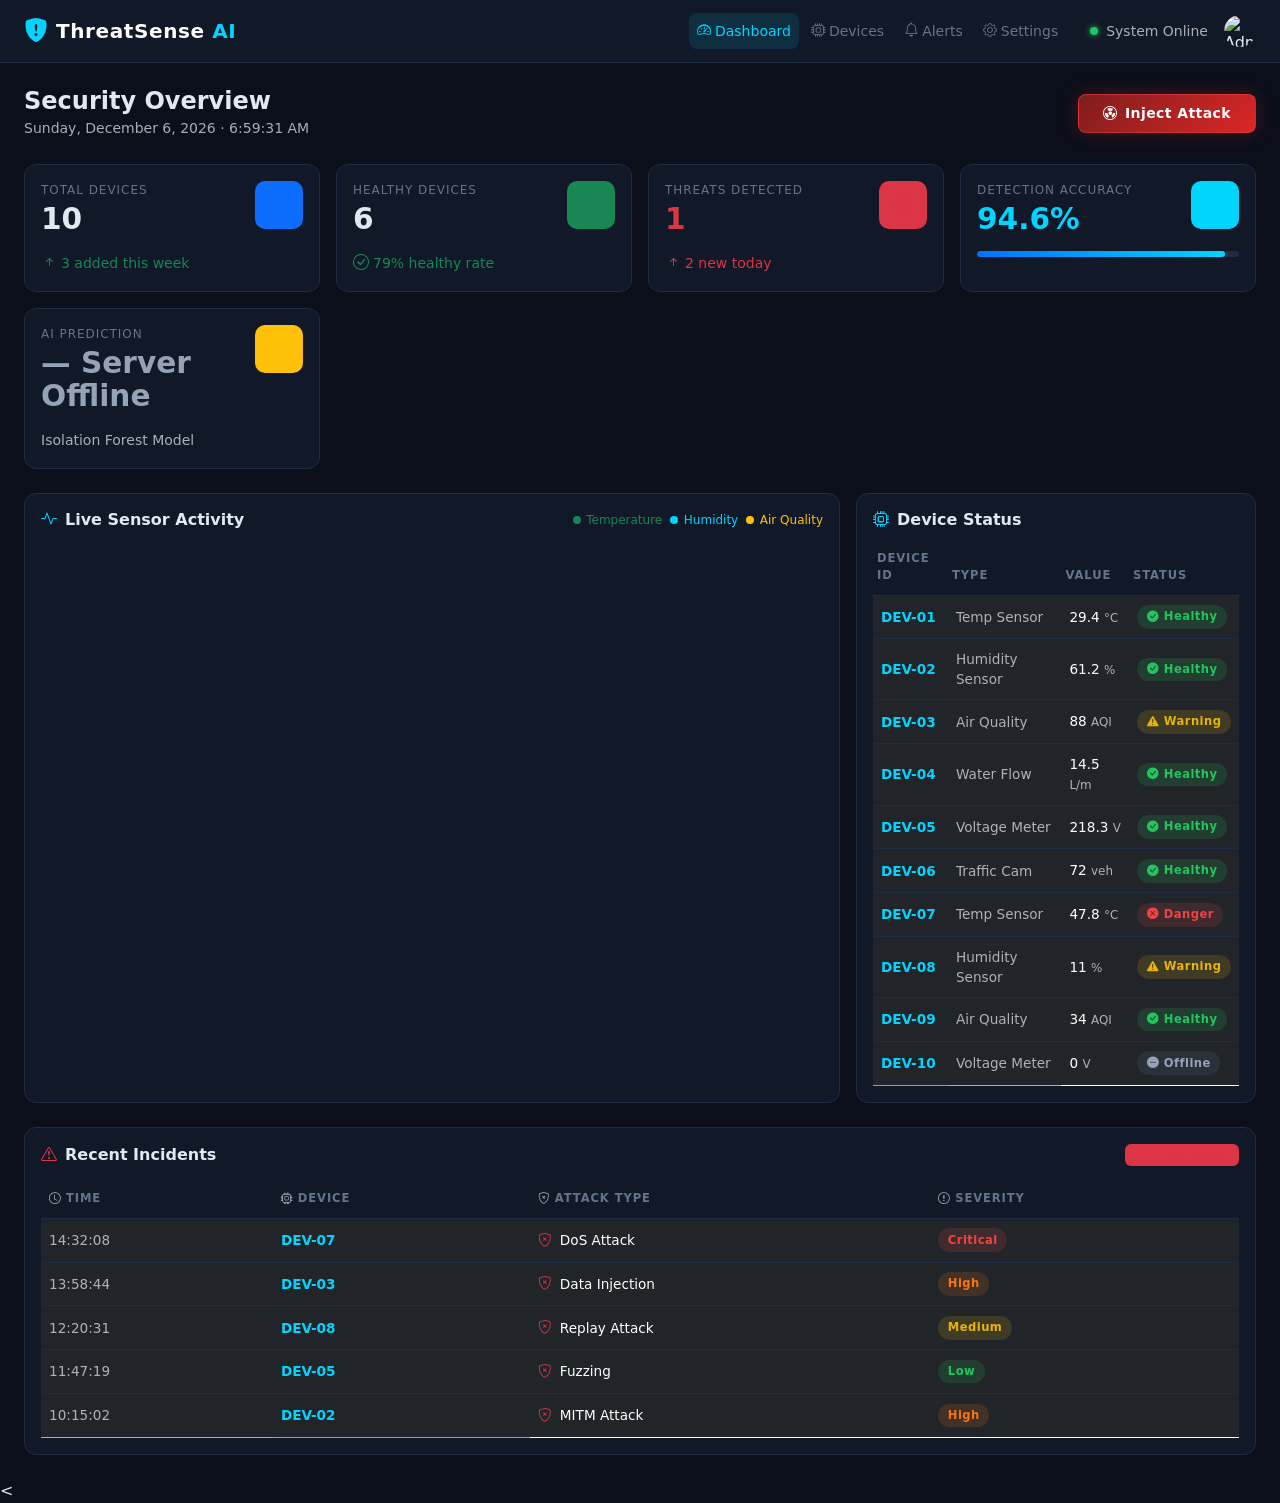
==== frontend/index.html @ 25d2eb1e "ThreatSense AI final version" ====
<!DOCTYPE html>
<html lang="en" data-bs-theme="dark">
<head>
  <meta charset="UTF-8" />
  <meta name="viewport" content="width=device-width, initial-scale=1.0" />
  <title>ThreatSense AI — Cybersecurity Dashboard</title>

  <!-- Bootstrap 5 -->
  <link rel="stylesheet" href="https://cdn.jsdelivr.net/npm/bootstrap@5.3.3/dist/css/bootstrap.min.css" />
  <!-- Bootstrap Icons -->
  <link rel="stylesheet" href="https://cdn.jsdelivr.net/npm/bootstrap-icons@1.11.3/font/bootstrap-icons.min.css" />
  <!-- Custom CSS -->
  <link rel="stylesheet" href="css/style.css" />
</head>
<body>

  <!-- ═══════════════════════════ NAVBAR ═══════════════════════════ -->
  <nav class="navbar navbar-expand-lg navbar-dark ts-navbar px-4 py-2">
    <a class="navbar-brand d-flex align-items-center gap-2" href="#">
      <span class="ts-logo-icon">
        <i class="bi bi-shield-fill-exclamation fs-4 text-cyan"></i>
      </span>
      <span class="ts-logo-text fw-bold fs-5">ThreatSense <span class="text-cyan">AI</span></span>
    </a>

    <button class="navbar-toggler border-0" type="button" data-bs-toggle="collapse" data-bs-target="#navMenu">
      <span class="navbar-toggler-icon"></span>
    </button>

    <div class="collapse navbar-collapse" id="navMenu">
      <ul class="navbar-nav ms-auto align-items-lg-center gap-lg-1">
        <li class="nav-item">
          <a class="nav-link active" href="#"><i class="bi bi-speedometer2 me-1"></i>Dashboard</a>
        </li>
        <li class="nav-item">
          <a class="nav-link" href="#"><i class="bi bi-cpu me-1"></i>Devices</a>
        </li>
        <li class="nav-item">
          <a class="nav-link" href="#"><i class="bi bi-bell me-1"></i>Alerts</a>
        </li>
        <li class="nav-item">
          <a class="nav-link" href="#"><i class="bi bi-gear me-1"></i>Settings</a>
        </li>
      </ul>

      <div class="d-flex align-items-center ms-lg-4 mt-3 mt-lg-0 gap-2">
        <span class="ts-status-dot"></span>
        <span class="text-muted small">System Online</span>
        <img src="https://ui-avatars.com/api/?name=Admin&background=0d6efd&color=fff&size=32&rounded=true" 
             alt="Admin" class="rounded-circle ms-2" width="32" height="32" />
      </div>
    </div>
  </nav>

  <!-- ═══════════════════════════ MAIN CONTENT ═══════════════════════════ -->
  <main class="container-fluid px-4 py-4">

    <!-- Page Header -->
    <div class="d-flex flex-wrap align-items-center justify-content-between mb-4 gap-3">
      <div>
        <h4 class="mb-0 fw-semibold">Security Overview</h4>
        <small class="text-muted" id="live-time">Loading...</small>
      </div>
      <button class="btn ts-btn-attack px-4 py-2" id="injectAttackBtn">
        <i class="bi bi-radioactive me-2"></i>Inject Attack
      </button>
    </div>

    <!-- ─── STAT CARDS ─── -->
    <div class="row g-3 mb-4">

      <div class="col-6 col-xl-3">
        <div class="ts-card p-3 h-100">
          <div class="d-flex justify-content-between align-items-start">
            <div>
              <p class="ts-card-label mb-1">Total Devices</p>
              <h3 class="ts-card-value mb-0" id="stat-total">24</h3>
            </div>
            <div class="ts-card-icon bg-primary bg-opacity-15">
              <i class="bi bi-hdd-network text-primary fs-4"></i>
            </div>
          </div>
          <div class="mt-3 d-flex align-items-center gap-1">
            <i class="bi bi-arrow-up-short text-success"></i>
            <small class="text-success">3 added this week</small>
          </div>
        </div>
      </div>

      <div class="col-6 col-xl-3">
        <div class="ts-card p-3 h-100">
          <div class="d-flex justify-content-between align-items-start">
            <div>
              <p class="ts-card-label mb-1">Healthy Devices</p>
              <h3 class="ts-card-value mb-0" id="stat-healthy">19</h3>
            </div>
            <div class="ts-card-icon bg-success bg-opacity-15">
              <i class="bi bi-shield-check text-success fs-4"></i>
            </div>
          </div>
          <div class="mt-3 d-flex align-items-center gap-1">
            <i class="bi bi-check-circle text-success"></i>
            <small class="text-success">79% healthy rate</small>
          </div>
        </div>
      </div>

      <div class="col-6 col-xl-3">
        <div class="ts-card p-3 h-100">
          <div class="d-flex justify-content-between align-items-start">
            <div>
              <p class="ts-card-label mb-1">Threats Detected</p>
              <h3 class="ts-card-value mb-0 text-danger" id="stat-threats">5</h3>
            </div>
            <div class="ts-card-icon bg-danger bg-opacity-15">
              <i class="bi bi-bug text-danger fs-4"></i>
            </div>
          </div>
          <div class="mt-3 d-flex align-items-center gap-1">
            <i class="bi bi-arrow-up-short text-danger"></i>
            <small class="text-danger" id="stat-threats-sub">2 new today</small>
          </div>
        </div>
      </div>

      <div class="col-6 col-xl-3">
        <div class="ts-card p-3 h-100">
          <div class="d-flex justify-content-between align-items-start">
            <div>
              <p class="ts-card-label mb-1">Detection Accuracy</p>
              <h3 class="ts-card-value mb-0 text-cyan" id="stat-accuracy">94.2%</h3>
            </div>
            <div class="ts-card-icon bg-cyan bg-opacity-10">
              <i class="bi bi-graph-up-arrow text-cyan fs-4"></i>
            </div>
          </div>
          <div class="mt-3">
            <div class="progress ts-progress" style="height:6px;">
              <div class="progress-bar bg-cyan" id="accuracy-bar" style="width: 94.2%"></div>
            </div>
          </div>
        </div>
      </div>
      
      <div class="col-6 col-xl-3">
        <div class="ts-card p-3 h-100">
          <div class="d-flex justify-content-between align-items-start">
            <div>
              <p class="ts-card-label mb-1">
                    AI Prediction
              </p>
              <h3 class="ts-card-value mb-0" id="predictionValue">Loading...</h3>
            </div>
            <div class="ts-card-icon bg-warning bg-opacity-15">
              <i class="bi bi-robot text-warning fs-4"></i>
            </div>
          </div>
          <div class="mt-3">
            <small class="text-muted">
                Isolation Forest Model
            </small>
          </div>
        </div>
      </div>
    </div><!-- /row -->

    <!-- ─── CHART + DEVICE TABLE ROW ─── -->
    <div class="row g-3 mb-4">

      <!-- Live Sensor Chart -->
      <div class="col-12 col-xl-8">
        <div class="ts-card p-3 h-100">
          <div class="d-flex justify-content-between align-items-center mb-3 flex-wrap gap-2">
            <h6 class="mb-0 fw-semibold">
              <i class="bi bi-activity text-cyan me-2"></i>Live Sensor Activity
            </h6>
            <div class="d-flex gap-2">
              <span class="ts-badge-dot text-success"><span></span>Temperature</span>
              <span class="ts-badge-dot text-cyan"><span></span>Humidity</span>
              <span class="ts-badge-dot text-warning"><span></span>Air Quality</span>
            </div>
          </div>
          <div class="ts-chart-wrap">
            <canvas id="sensorChart"></canvas>
          </div>
        </div>
      </div>

      <!-- Device Status Table -->
      <div class="col-12 col-xl-4">
        <div class="ts-card p-3 h-100">
          <h6 class="fw-semibold mb-3">
            <i class="bi bi-cpu text-cyan me-2"></i>Device Status
          </h6>
          <div class="table-responsive">
            <table class="table table-sm ts-table align-middle mb-0">
              <thead>
                <tr>
                  <th>Device ID</th>
                  <th>Type</th>
                  <th>Value</th>
                  <th>Status</th>
                </tr>
              </thead>
              <tbody id="device-table-body">
                <!-- Populated by JS -->
              </tbody>
            </table>
          </div>
        </div>
      </div>

    </div><!-- /row -->

    <!-- ─── RECENT INCIDENTS TABLE ─── -->
    <div class="row g-3">
      <div class="col-12">
        <div class="ts-card p-3">
          <div class="d-flex justify-content-between align-items-center mb-3 flex-wrap gap-2">
            <h6 class="fw-semibold mb-0">
              <i class="bi bi-exclamation-triangle text-danger me-2"></i>Recent Incidents
            </h6>
            <span class="badge bg-danger bg-opacity-20 text-danger border border-danger border-opacity-25 px-3">
              <i class="bi bi-circle-fill me-1" style="font-size:.45rem;vertical-align:middle;"></i>
              Live Feed
            </span>
          </div>
          <div class="table-responsive">
            <table class="table ts-table align-middle mb-0">
              <thead>
                <tr>
                  <th><i class="bi bi-clock me-1 text-muted"></i>Time</th>
                  <th><i class="bi bi-cpu me-1 text-muted"></i>Device</th>
                  <th><i class="bi bi-shield-x me-1 text-muted"></i>Attack Type</th>
                  <th><i class="bi bi-exclamation-circle me-1 text-muted"></i>Severity</th>
                </tr>
              </thead>
              <tbody id="incidents-table-body">
                <!-- Populated by JS -->
              </tbody>
            </table>
          </div>
        </div>
      </div>
    </div>

  </main>

  <!-- ═══════════════════════════ ATTACK TOAST ═══════════════════════════ -->
  <div class="toast-container position-fixed bottom-0 end-0 p-3">
    <div id="attackToast" class="toast ts-toast align-items-center border-0" role="alert">
      <div class="d-flex">
        <div class="toast-body d-flex align-items-center gap-2">
          <i class="bi bi-radioactive text-danger fs-5"></i>
          <span id="toast-msg">Attack injected on <strong>DEV-07</strong></span>
        </div>
        <button type="button" class="btn-close btn-close-white me-2 m-auto" data-bs-dismiss="toast"></button>
      </div>
    </div>
  </div>

  <!-- Bootstrap JS -->
  <script src="https://cdn.jsdelivr.net/npm/bootstrap@5.3.3/dist/js/bootstrap.bundle.min.js"></script>
  <!-- Chart.js -->
  <script src="https://cdn.jsdelivr.net/npm/chart.js@4.4.3/dist/chart.umd.min.js"></script>
  <!-- App Scripts -->
  <script src="js/charts.js"></script>
  <script src="js/api.js"></script>
  <script src="js/app.js"></script>
  <
</body>
</html>
---- frontend/css/style.css ----
/* ═══════════════════════════════════════════════════════════════
   ThreatSense AI — Dashboard Styles
   Theme: Dark with Blue/Cyan highlights
═══════════════════════════════════════════════════════════════ */

/* ── CSS Variables ───────────────────────────────────────────── */
:root {
  --ts-bg:          #0b0f1a;
  --ts-surface:     #111827;
  --ts-surface-2:   #1a2236;
  --ts-border:      #1e2d45;
  --ts-cyan:        #00d4ff;
  --ts-cyan-dim:    rgba(0, 212, 255, 0.12);
  --ts-text:        #e2e8f0;
  --ts-text-muted:  #64748b;
  --ts-card-radius: 12px;
  --ts-transition:  0.25s ease;
}

/* ── Base ────────────────────────────────────────────────────── */
*, *::before, *::after { box-sizing: border-box; }

body {
  background-color: var(--ts-bg);
  color: var(--ts-text);
  font-family: 'Segoe UI', system-ui, -apple-system, sans-serif;
  min-height: 100vh;
}

/* ── Utility: Cyan colour ────────────────────────────────────── */
.text-cyan       { color: var(--ts-cyan) !important; }
.bg-cyan         { background-color: var(--ts-cyan) !important; }
.border-cyan     { border-color: var(--ts-cyan) !important; }

/* ── Navbar ──────────────────────────────────────────────────── */
.ts-navbar {
  background: var(--ts-surface);
  border-bottom: 1px solid var(--ts-border);
  backdrop-filter: blur(8px);
  position: sticky;
  top: 0;
  z-index: 1030;
}

.ts-navbar .nav-link {
  color: var(--ts-text-muted);
  font-size: .875rem;
  padding: .45rem .75rem;
  border-radius: 8px;
  transition: color var(--ts-transition), background var(--ts-transition);
}

.ts-navbar .nav-link:hover,
.ts-navbar .nav-link.active {
  color: var(--ts-cyan);
  background: var(--ts-cyan-dim);
}

.ts-logo-text { letter-spacing: .03em; }

/* System-online dot */
.ts-status-dot {
  display: inline-block;
  width: 8px;
  height: 8px;
  background: #22c55e;
  border-radius: 50%;
  box-shadow: 0 0 6px #22c55e;
  animation: pulse-green 2s infinite;
}

@keyframes pulse-green {
  0%, 100% { opacity: 1; }
  50%       { opacity: .4; }
}

/* ── Stat Cards ──────────────────────────────────────────────── */
.ts-card {
  background: var(--ts-surface);
  border: 1px solid var(--ts-border);
  border-radius: var(--ts-card-radius);
  transition: border-color var(--ts-transition), transform var(--ts-transition);
}

.ts-card:hover {
  border-color: rgba(0, 212, 255, 0.3);
  transform: translateY(-2px);
}

.ts-card-label {
  font-size: .75rem;
  text-transform: uppercase;
  letter-spacing: .08em;
  color: var(--ts-text-muted);
}

.ts-card-value {
  font-size: 1.85rem;
  font-weight: 700;
  line-height: 1.1;
}

.ts-card-icon {
  width: 48px;
  height: 48px;
  border-radius: 10px;
  display: flex;
  align-items: center;
  justify-content: center;
  flex-shrink: 0;
}

/* Accuracy progress bar */
.ts-progress {
  background: var(--ts-border);
  border-radius: 99px;
  overflow: hidden;
}

.ts-progress .progress-bar.bg-cyan {
  background: linear-gradient(90deg, #0072ff, var(--ts-cyan)) !important;
  border-radius: 99px;
  transition: width 1s ease;
}

/* ── Tables ──────────────────────────────────────────────────── */
.ts-table {
  color: var(--ts-text);
  font-size: .85rem;
}

.ts-table thead th {
  color: var(--ts-text-muted);
  font-size: .72rem;
  text-transform: uppercase;
  letter-spacing: .08em;
  border-bottom: 1px solid var(--ts-border);
  padding-bottom: .65rem;
  font-weight: 600;
  background: transparent;
}

.ts-table tbody tr {
  border-bottom: 1px solid var(--ts-border);
  transition: background var(--ts-transition);
}

.ts-table tbody tr:last-child { border-bottom: none; }

.ts-table tbody tr:hover {
  background: rgba(255, 255, 255, 0.03);
}

.ts-table td {
  padding: .6rem .5rem;
  vertical-align: middle;
}

/* Status badges */
.ts-badge {
  display: inline-flex;
  align-items: center;
  gap: .3rem;
  padding: .2rem .6rem;
  border-radius: 99px;
  font-size: .72rem;
  font-weight: 600;
  letter-spacing: .04em;
}

.ts-badge-healthy  { background: rgba(34,197,94,.15);  color: #22c55e; }
.ts-badge-warning  { background: rgba(234,179,8,.15);  color: #eab308; }
.ts-badge-danger   { background: rgba(239,68,68,.15);  color: #ef4444; }
.ts-badge-offline  { background: rgba(100,116,139,.15); color: #94a3b8; }

/* Severity badges */
.ts-sev-low      { background: rgba(34,197,94,.15);   color: #22c55e; }
.ts-sev-medium   { background: rgba(234,179,8,.15);   color: #eab308; }
.ts-sev-high     { background: rgba(249,115,22,.15);  color: #f97316; }
.ts-sev-critical { background: rgba(239,68,68,.15);   color: #ef4444; }

/* Legend dots next to chart */
.ts-badge-dot {
  display: inline-flex;
  align-items: center;
  gap: .35rem;
  font-size: .75rem;
}

.ts-badge-dot span {
  display: inline-block;
  width: 8px;
  height: 8px;
  border-radius: 50%;
  background: currentColor;
}

/* ── Chart ───────────────────────────────────────────────────── */
.ts-chart-wrap {
  position: relative;
  height: 280px;
  width: 100%;
}

/* ── Inject Attack Button ────────────────────────────────────── */
.ts-btn-attack {
  background: linear-gradient(135deg, #7f1d1d, #dc2626);
  color: #fff;
  border: 1px solid rgba(239,68,68,.5);
  border-radius: 8px;
  font-weight: 600;
  font-size: .875rem;
  letter-spacing: .03em;
  transition: all var(--ts-transition);
  box-shadow: 0 0 20px rgba(220,38,38,.25);
}

.ts-btn-attack:hover {
  background: linear-gradient(135deg, #991b1b, #ef4444);
  color: #fff;
  box-shadow: 0 0 30px rgba(239,68,68,.45);
  transform: translateY(-1px);
}

.ts-btn-attack:active {
  transform: translateY(0);
}

/* ── Toast ───────────────────────────────────────────────────── */
.ts-toast {
  background: var(--ts-surface-2);
  border: 1px solid rgba(239,68,68,.4);
  color: var(--ts-text);
  min-width: 280px;
  box-shadow: 0 8px 32px rgba(0,0,0,.5);
}

/* ── Scrollbar ───────────────────────────────────────────────── */
::-webkit-scrollbar       { width: 6px; height: 6px; }
::-webkit-scrollbar-track { background: var(--ts-bg); }
::-webkit-scrollbar-thumb { background: var(--ts-border); border-radius: 3px; }
::-webkit-scrollbar-thumb:hover { background: #2d4165; }

/* ── New-incident flash row ──────────────────────────────────── */
@keyframes incident-flash {
  0%   { background: rgba(239,68,68,.18); }
  100% { background: transparent; }
}

.ts-incident-new {
  animation: incident-flash 1.8s ease forwards;
}

/* ── Responsive tweaks ───────────────────────────────────────── */
@media (max-width: 575.98px) {
  .ts-card-value { font-size: 1.4rem; }
  .ts-chart-wrap { height: 220px; }
}
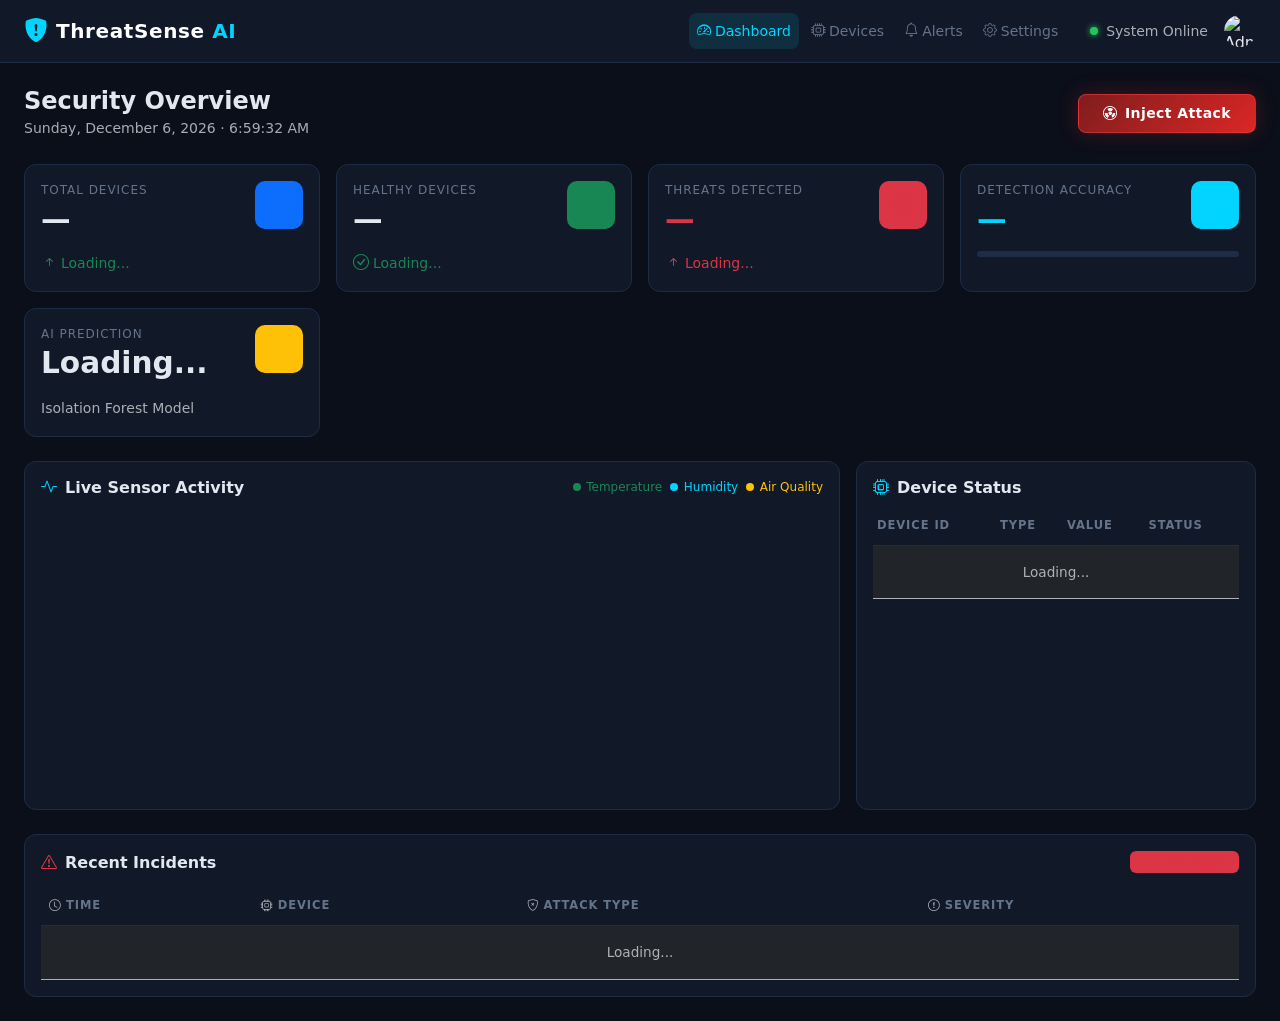
==== commit e37f0f23: "Implement full-stack ThreatSense AI dashboard" ====
--- a/frontend/index.html
+++ b/frontend/index.html
@@ -3,59 +3,42 @@
 <head>
   <meta charset="UTF-8" />
   <meta name="viewport" content="width=device-width, initial-scale=1.0" />
-  <title>ThreatSense AI — Cybersecurity Dashboard</title>
-
-  <!-- Bootstrap 5 -->
+  <title>ThreatSense AI — Dashboard</title>
   <link rel="stylesheet" href="https://cdn.jsdelivr.net/npm/bootstrap@5.3.3/dist/css/bootstrap.min.css" />
-  <!-- Bootstrap Icons -->
   <link rel="stylesheet" href="https://cdn.jsdelivr.net/npm/bootstrap-icons@1.11.3/font/bootstrap-icons.min.css" />
-  <!-- Custom CSS -->
   <link rel="stylesheet" href="css/style.css" />
 </head>
 <body>
 
-  <!-- ═══════════════════════════ NAVBAR ═══════════════════════════ -->
+  <!-- NAVBAR -->
   <nav class="navbar navbar-expand-lg navbar-dark ts-navbar px-4 py-2">
-    <a class="navbar-brand d-flex align-items-center gap-2" href="#">
-      <span class="ts-logo-icon">
-        <i class="bi bi-shield-fill-exclamation fs-4 text-cyan"></i>
-      </span>
+    <a class="navbar-brand d-flex align-items-center gap-2" href="index.html">
+      <i class="bi bi-shield-fill-exclamation fs-4 text-cyan"></i>
       <span class="ts-logo-text fw-bold fs-5">ThreatSense <span class="text-cyan">AI</span></span>
     </a>
-
     <button class="navbar-toggler border-0" type="button" data-bs-toggle="collapse" data-bs-target="#navMenu">
       <span class="navbar-toggler-icon"></span>
     </button>
-
     <div class="collapse navbar-collapse" id="navMenu">
       <ul class="navbar-nav ms-auto align-items-lg-center gap-lg-1">
-        <li class="nav-item">
-          <a class="nav-link active" href="#"><i class="bi bi-speedometer2 me-1"></i>Dashboard</a>
-        </li>
-        <li class="nav-item">
-          <a class="nav-link" href="#"><i class="bi bi-cpu me-1"></i>Devices</a>
-        </li>
-        <li class="nav-item">
-          <a class="nav-link" href="#"><i class="bi bi-bell me-1"></i>Alerts</a>
-        </li>
-        <li class="nav-item">
-          <a class="nav-link" href="#"><i class="bi bi-gear me-1"></i>Settings</a>
-        </li>
+        <li class="nav-item"><a class="nav-link active"  href="index.html"><i class="bi bi-speedometer2 me-1"></i>Dashboard</a></li>
+        <li class="nav-item"><a class="nav-link"         href="devices.html"><i class="bi bi-cpu me-1"></i>Devices</a></li>
+        <li class="nav-item"><a class="nav-link"         href="alerts.html"><i class="bi bi-bell me-1"></i>Alerts</a></li>
+        <li class="nav-item"><a class="nav-link"         href="settings.html"><i class="bi bi-gear me-1"></i>Settings</a></li>
       </ul>
-
       <div class="d-flex align-items-center ms-lg-4 mt-3 mt-lg-0 gap-2">
         <span class="ts-status-dot"></span>
         <span class="text-muted small">System Online</span>
-        <img src="https://ui-avatars.com/api/?name=Admin&background=0d6efd&color=fff&size=32&rounded=true" 
+        <img src="https://ui-avatars.com/api/?name=Admin&background=0d6efd&color=fff&size=32&rounded=true"
              alt="Admin" class="rounded-circle ms-2" width="32" height="32" />
       </div>
     </div>
   </nav>
 
-  <!-- ═══════════════════════════ MAIN CONTENT ═══════════════════════════ -->
+  <!-- MAIN -->
   <main class="container-fluid px-4 py-4">
 
-    <!-- Page Header -->
+    <!-- Header -->
     <div class="d-flex flex-wrap align-items-center justify-content-between mb-4 gap-3">
       <div>
         <h4 class="mb-0 fw-semibold">Security Overview</h4>
@@ -66,7 +49,7 @@
       </button>
     </div>
 
-    <!-- ─── STAT CARDS ─── -->
+    <!-- STAT CARDS -->
     <div class="row g-3 mb-4">
 
       <div class="col-6 col-xl-3">
@@ -74,7 +57,7 @@
           <div class="d-flex justify-content-between align-items-start">
             <div>
               <p class="ts-card-label mb-1">Total Devices</p>
-              <h3 class="ts-card-value mb-0" id="stat-total">24</h3>
+              <h3 class="ts-card-value mb-0" id="stat-total">—</h3>
             </div>
             <div class="ts-card-icon bg-primary bg-opacity-15">
               <i class="bi bi-hdd-network text-primary fs-4"></i>
@@ -82,7 +65,7 @@
           </div>
           <div class="mt-3 d-flex align-items-center gap-1">
             <i class="bi bi-arrow-up-short text-success"></i>
-            <small class="text-success">3 added this week</small>
+            <small class="text-success" id="stat-total-sub">Loading...</small>
           </div>
         </div>
       </div>
@@ -92,7 +75,7 @@
           <div class="d-flex justify-content-between align-items-start">
             <div>
               <p class="ts-card-label mb-1">Healthy Devices</p>
-              <h3 class="ts-card-value mb-0" id="stat-healthy">19</h3>
+              <h3 class="ts-card-value mb-0" id="stat-healthy">—</h3>
             </div>
             <div class="ts-card-icon bg-success bg-opacity-15">
               <i class="bi bi-shield-check text-success fs-4"></i>
@@ -100,7 +83,7 @@
           </div>
           <div class="mt-3 d-flex align-items-center gap-1">
             <i class="bi bi-check-circle text-success"></i>
-            <small class="text-success">79% healthy rate</small>
+            <small class="text-success" id="stat-healthy-sub">Loading...</small>
           </div>
         </div>
       </div>
@@ -110,7 +93,7 @@
           <div class="d-flex justify-content-between align-items-start">
             <div>
               <p class="ts-card-label mb-1">Threats Detected</p>
-              <h3 class="ts-card-value mb-0 text-danger" id="stat-threats">5</h3>
+              <h3 class="ts-card-value mb-0 text-danger" id="stat-threats">—</h3>
             </div>
             <div class="ts-card-icon bg-danger bg-opacity-15">
               <i class="bi bi-bug text-danger fs-4"></i>
@@ -118,7 +101,7 @@
           </div>
           <div class="mt-3 d-flex align-items-center gap-1">
             <i class="bi bi-arrow-up-short text-danger"></i>
-            <small class="text-danger" id="stat-threats-sub">2 new today</small>
+            <small class="text-danger" id="stat-threats-sub">Loading...</small>
           </div>
         </div>
       </div>
@@ -128,7 +111,7 @@
           <div class="d-flex justify-content-between align-items-start">
             <div>
               <p class="ts-card-label mb-1">Detection Accuracy</p>
-              <h3 class="ts-card-value mb-0 text-cyan" id="stat-accuracy">94.2%</h3>
+              <h3 class="ts-card-value mb-0 text-cyan" id="stat-accuracy">—</h3>
             </div>
             <div class="ts-card-icon bg-cyan bg-opacity-10">
               <i class="bi bi-graph-up-arrow text-cyan fs-4"></i>
@@ -136,19 +119,17 @@
           </div>
           <div class="mt-3">
             <div class="progress ts-progress" style="height:6px;">
-              <div class="progress-bar bg-cyan" id="accuracy-bar" style="width: 94.2%"></div>
-            </div>
-          </div>
-        </div>
-      </div>
-      
-      <div class="col-6 col-xl-3">
-        <div class="ts-card p-3 h-100">
-          <div class="d-flex justify-content-between align-items-start">
-            <div>
-              <p class="ts-card-label mb-1">
-                    AI Prediction
-              </p>
+              <div class="progress-bar bg-cyan" id="accuracy-bar" style="width:0%"></div>
+            </div>
+          </div>
+        </div>
+      </div>
+
+      <div class="col-6 col-xl-3">
+        <div class="ts-card p-3 h-100">
+          <div class="d-flex justify-content-between align-items-start">
+            <div>
+              <p class="ts-card-label mb-1">AI Prediction</p>
               <h3 class="ts-card-value mb-0" id="predictionValue">Loading...</h3>
             </div>
             <div class="ts-card-icon bg-warning bg-opacity-15">
@@ -156,73 +137,58 @@
             </div>
           </div>
           <div class="mt-3">
-            <small class="text-muted">
-                Isolation Forest Model
-            </small>
-          </div>
-        </div>
-      </div>
-    </div><!-- /row -->
-
-    <!-- ─── CHART + DEVICE TABLE ROW ─── -->
+            <small class="text-muted">Isolation Forest Model</small>
+          </div>
+        </div>
+      </div>
+
+    </div><!-- /stat cards -->
+
+    <!-- CHART + DEVICE TABLE -->
     <div class="row g-3 mb-4">
 
-      <!-- Live Sensor Chart -->
       <div class="col-12 col-xl-8">
         <div class="ts-card p-3 h-100">
           <div class="d-flex justify-content-between align-items-center mb-3 flex-wrap gap-2">
-            <h6 class="mb-0 fw-semibold">
-              <i class="bi bi-activity text-cyan me-2"></i>Live Sensor Activity
-            </h6>
+            <h6 class="mb-0 fw-semibold"><i class="bi bi-activity text-cyan me-2"></i>Live Sensor Activity</h6>
             <div class="d-flex gap-2">
               <span class="ts-badge-dot text-success"><span></span>Temperature</span>
               <span class="ts-badge-dot text-cyan"><span></span>Humidity</span>
               <span class="ts-badge-dot text-warning"><span></span>Air Quality</span>
             </div>
           </div>
-          <div class="ts-chart-wrap">
-            <canvas id="sensorChart"></canvas>
-          </div>
-        </div>
-      </div>
-
-      <!-- Device Status Table -->
+          <div class="ts-chart-wrap"><canvas id="sensorChart"></canvas></div>
+        </div>
+      </div>
+
       <div class="col-12 col-xl-4">
         <div class="ts-card p-3 h-100">
-          <h6 class="fw-semibold mb-3">
-            <i class="bi bi-cpu text-cyan me-2"></i>Device Status
-          </h6>
+          <h6 class="fw-semibold mb-3"><i class="bi bi-cpu text-cyan me-2"></i>Device Status</h6>
           <div class="table-responsive">
             <table class="table table-sm ts-table align-middle mb-0">
               <thead>
                 <tr>
-                  <th>Device ID</th>
-                  <th>Type</th>
-                  <th>Value</th>
-                  <th>Status</th>
+                  <th>Device ID</th><th>Type</th><th>Value</th><th>Status</th>
                 </tr>
               </thead>
               <tbody id="device-table-body">
-                <!-- Populated by JS -->
+                <tr><td colspan="4" class="text-center text-muted py-3">Loading...</td></tr>
               </tbody>
             </table>
           </div>
         </div>
       </div>
 
-    </div><!-- /row -->
-
-    <!-- ─── RECENT INCIDENTS TABLE ─── -->
+    </div>
+
+    <!-- RECENT INCIDENTS -->
     <div class="row g-3">
       <div class="col-12">
         <div class="ts-card p-3">
           <div class="d-flex justify-content-between align-items-center mb-3 flex-wrap gap-2">
-            <h6 class="fw-semibold mb-0">
-              <i class="bi bi-exclamation-triangle text-danger me-2"></i>Recent Incidents
-            </h6>
+            <h6 class="fw-semibold mb-0"><i class="bi bi-exclamation-triangle text-danger me-2"></i>Recent Incidents</h6>
             <span class="badge bg-danger bg-opacity-20 text-danger border border-danger border-opacity-25 px-3">
-              <i class="bi bi-circle-fill me-1" style="font-size:.45rem;vertical-align:middle;"></i>
-              Live Feed
+              <i class="bi bi-circle-fill me-1" style="font-size:.45rem;vertical-align:middle;"></i>Live Feed
             </span>
           </div>
           <div class="table-responsive">
@@ -236,7 +202,7 @@
                 </tr>
               </thead>
               <tbody id="incidents-table-body">
-                <!-- Populated by JS -->
+                <tr><td colspan="4" class="text-center text-muted py-3">Loading...</td></tr>
               </tbody>
             </table>
           </div>
@@ -246,27 +212,23 @@
 
   </main>
 
-  <!-- ═══════════════════════════ ATTACK TOAST ═══════════════════════════ -->
+  <!-- TOAST -->
   <div class="toast-container position-fixed bottom-0 end-0 p-3">
     <div id="attackToast" class="toast ts-toast align-items-center border-0" role="alert">
       <div class="d-flex">
         <div class="toast-body d-flex align-items-center gap-2">
           <i class="bi bi-radioactive text-danger fs-5"></i>
-          <span id="toast-msg">Attack injected on <strong>DEV-07</strong></span>
+          <span id="toast-msg">Attack injected</span>
         </div>
         <button type="button" class="btn-close btn-close-white me-2 m-auto" data-bs-dismiss="toast"></button>
       </div>
     </div>
   </div>
 
-  <!-- Bootstrap JS -->
   <script src="https://cdn.jsdelivr.net/npm/bootstrap@5.3.3/dist/js/bootstrap.bundle.min.js"></script>
-  <!-- Chart.js -->
   <script src="https://cdn.jsdelivr.net/npm/chart.js@4.4.3/dist/chart.umd.min.js"></script>
-  <!-- App Scripts -->
   <script src="js/charts.js"></script>
   <script src="js/api.js"></script>
   <script src="js/app.js"></script>
-  <
 </body>
 </html>
--- a/frontend/css/style.css
+++ b/frontend/css/style.css
@@ -251,6 +251,45 @@
   animation: incident-flash 1.8s ease forwards;
 }
 
+/* ── Device mini-stat boxes ──────────────────────────────────── */
+.ts-mini-stat {
+  background: var(--ts-surface-2);
+  border: 1px solid var(--ts-border);
+  border-radius: 8px;
+  padding: .4rem .2rem;
+}
+
+/* ── Alert filter buttons ────────────────────────────────────── */
+.ts-filter-btn {
+  background: var(--ts-surface-2);
+  border: 1px solid var(--ts-border);
+  color: var(--ts-text-muted);
+  border-radius: 8px;
+  font-size: .8rem;
+  padding: .3rem .85rem;
+  transition: all var(--ts-transition);
+}
+.ts-filter-btn:hover,
+.ts-filter-btn.active {
+  background: var(--ts-cyan-dim);
+  border-color: var(--ts-cyan);
+  color: var(--ts-cyan);
+}
+
+/* ── Outline-cyan button ─────────────────────────────────────── */
+.btn-outline-cyan {
+  border: 1px solid var(--ts-cyan);
+  color: var(--ts-cyan);
+  background: transparent;
+  border-radius: 8px;
+  font-size: .8rem;
+  transition: all var(--ts-transition);
+}
+.btn-outline-cyan:hover {
+  background: var(--ts-cyan-dim);
+  color: var(--ts-cyan);
+}
+
 /* ── Responsive tweaks ───────────────────────────────────────── */
 @media (max-width: 575.98px) {
   .ts-card-value { font-size: 1.4rem; }
